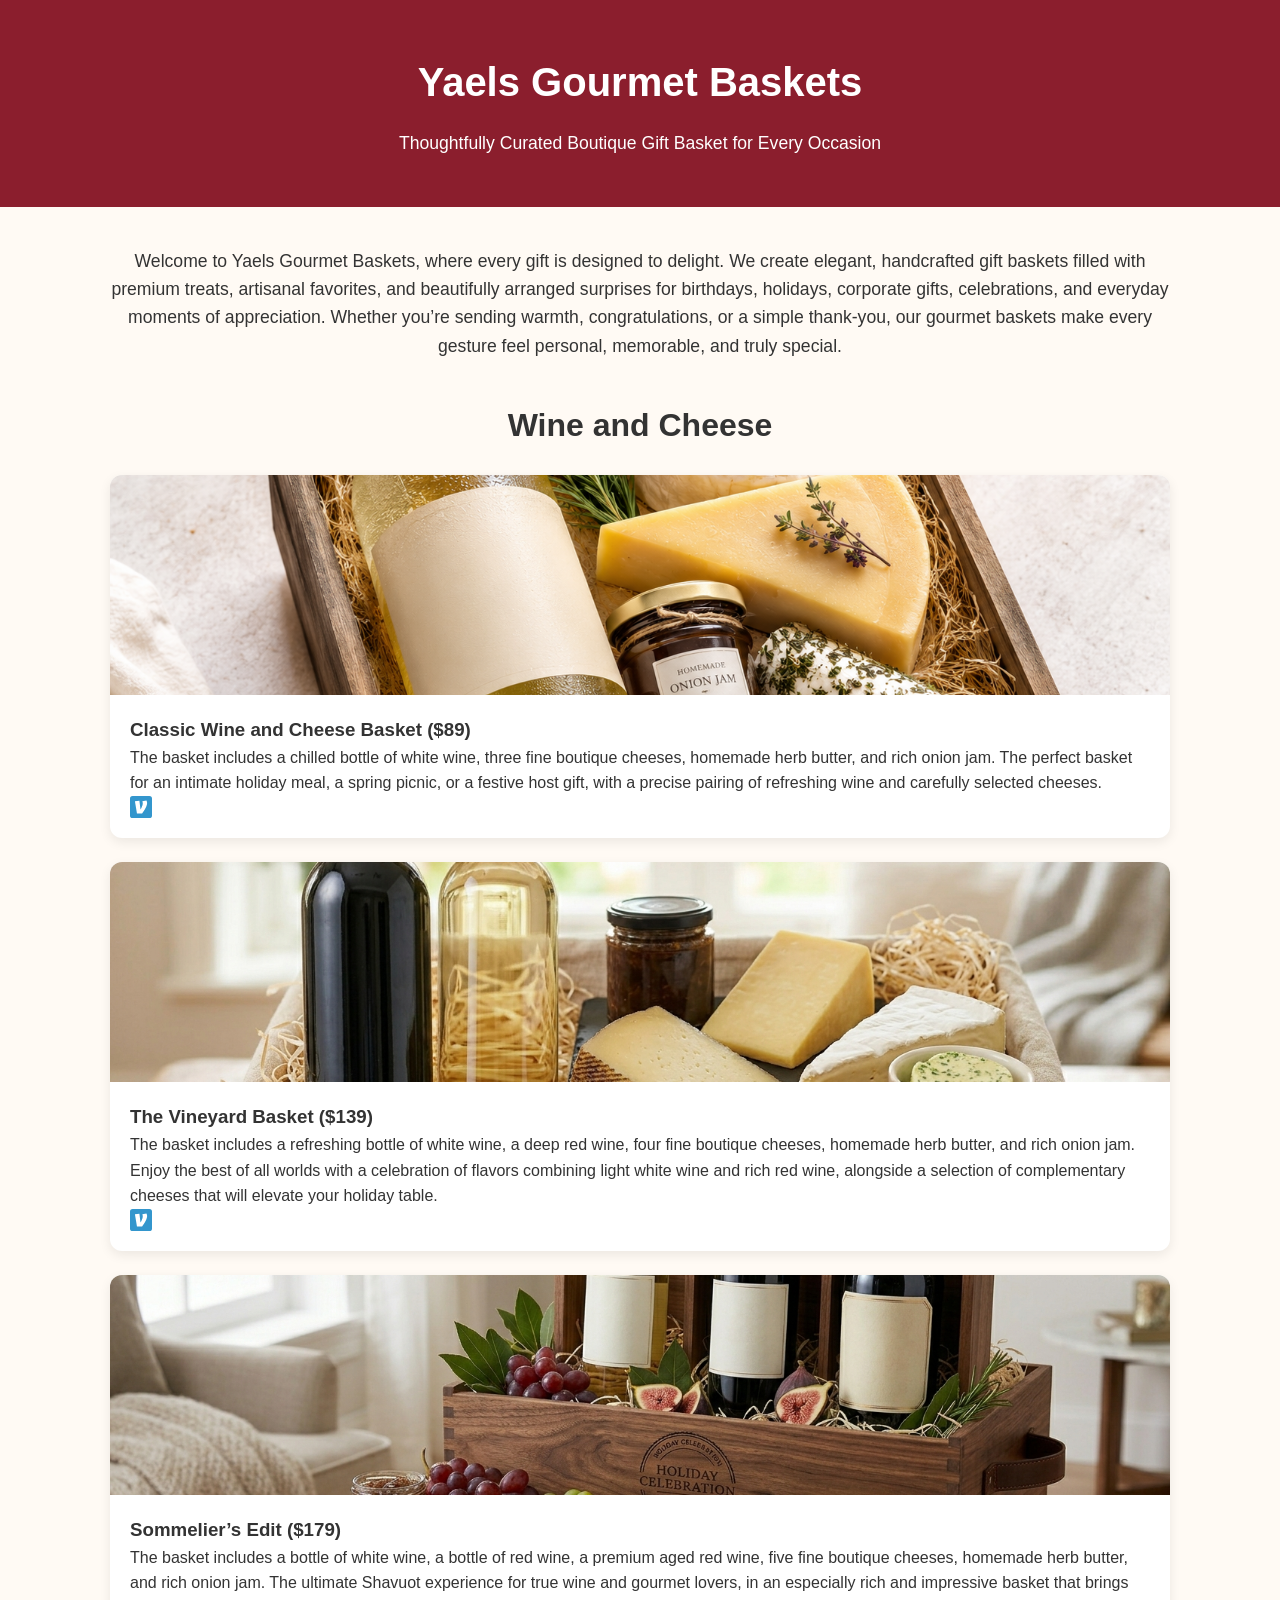
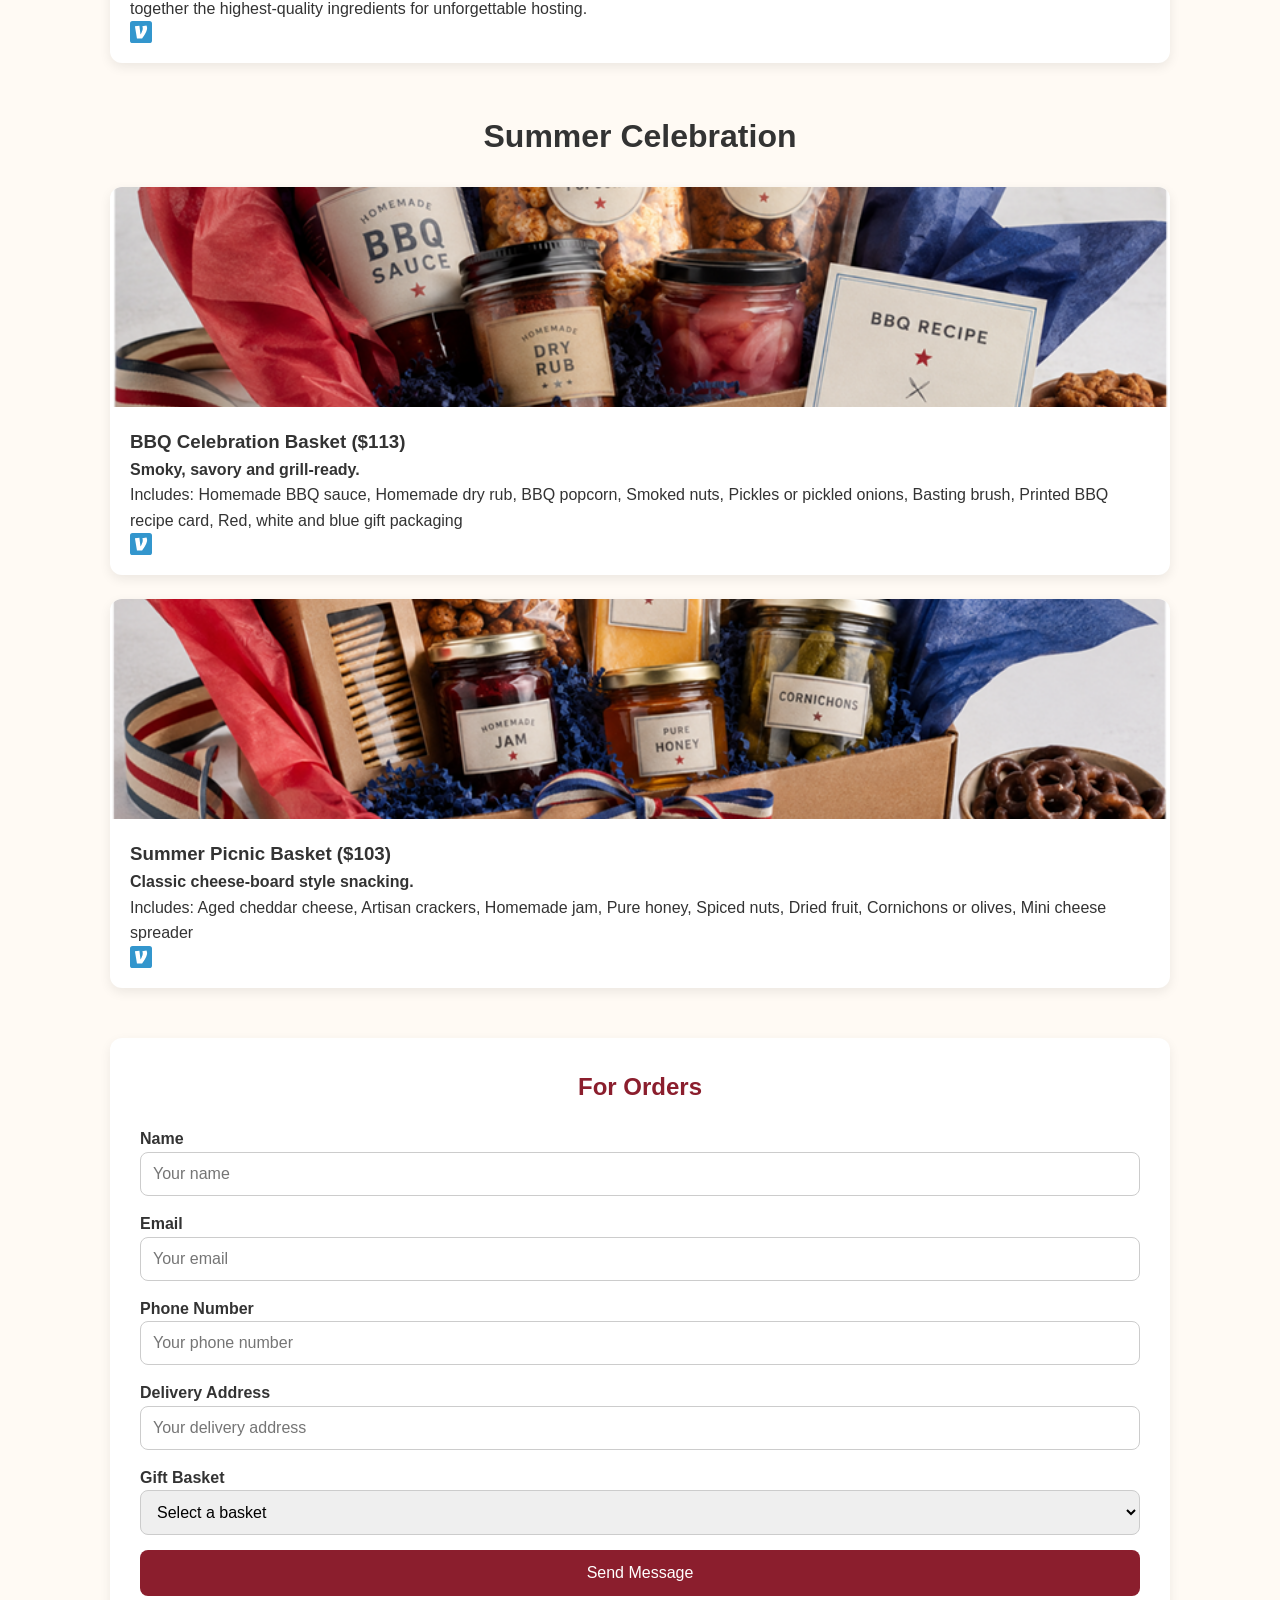
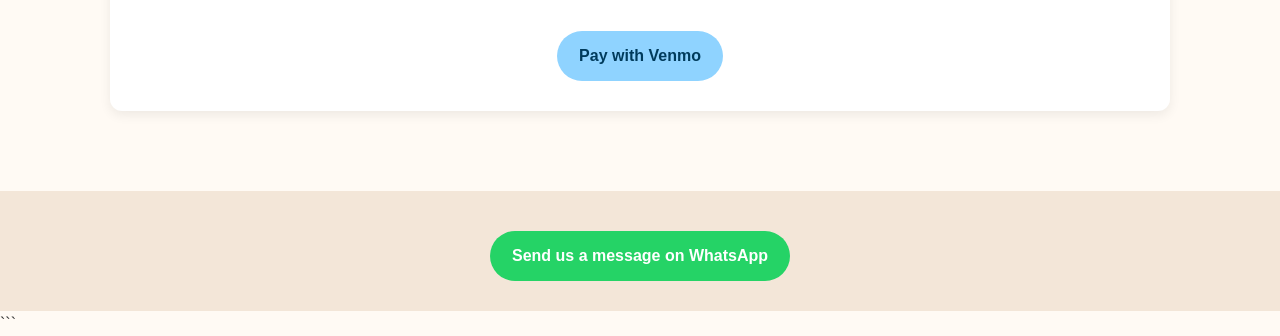
==== index.html @ 9b0961d4 "first draft" ====
<!DOCTYPE html>
<html lang="en">
<head>
    <meta charset="UTF-8" />
    <meta name="viewport" content="width=device-width, initial-scale=1.0" />
    <title>Yaels Gourmet Baskets</title>

    <meta
            name="description"
            content="Gourmet boutique baskets, perfect for holidays and events."
    />

    <!-- Open Graph / WhatsApp preview -->
    <meta property="og:title" content="Yaels Gourmet Baskets" />
    <meta
            property="og:description"
            content="Gourmet boutique baskets, perfect for holidays and events."
    />
    <meta property="og:type" content="website" />
    <meta property="og:url" content="https://ramieitan2337.github.io/baskets/" />
    <meta property="og:site_name" content="Yaels Gourmet Baskets" />
    <meta property="og:image" content="https://ramieitan2337.github.io/baskets/images/preview.jpg" />
    <meta property="og:image:alt" content="Gourmet boutique basket preview" />

    <link rel="stylesheet" href="./style.css" />
</head>

<body>
<header>
    <h1>Yaels Gourmet Baskets</h1>
    <p>
        Thoughtfully Curated Boutique Gift Basket for Every Occasion
    </p>
</header>

<main>
    <section class="intro">
        <p>
            Welcome to Yaels Gourmet Baskets, where every gift is designed to delight.
            We create elegant, handcrafted gift baskets filled with premium treats, artisanal favorites, and beautifully arranged surprises for birthdays, holidays, corporate gifts, celebrations, and everyday moments of appreciation.
            Whether you’re sending warmth, congratulations, or a simple thank-you, our gourmet baskets make every gesture feel personal, memorable, and truly special.
        </p>
    </section>


    <section class="baskets" id="basketCards"></section>

    <section class="contact-section">
        <h2>For Orders</h2>

        <form action="https://api.web3forms.com/submit" method="POST">
            <input type="hidden" name="access_key" value="6dd8930f-5927-4fa5-ac35-23f0f7e613a0" />

            <input type="hidden" name="subject" value="Shavuot basket order" />
            <div>
                <label for="name">Name</label>
                <input type="text" id="name" name="name" placeholder="Your name" required />
            </div>

            <div>
                <label for="email">Email</label>
                <input type="email" id="email" name="email" placeholder="Your email" required />
            </div>

            <div>
                <label for="phone">Phone Number</label>
                <input type="tel" id="phone" name="phone" placeholder="Your phone number" />
            </div>

            <div>
                <label for="address">Delivery Address</label>
                <input type="text" id="address" name="address" placeholder="Your delivery address" />
            </div>

            <div>
                <label for="basket">Gift Basket</label>
                <select id="basket" name="basket" required>
                    <option value="">Select a basket</option>
                </select>
            </div>

            <button type="submit">Send Message</button>
        </form>

        <div class="form-venmo">
            <a
                    id="venmoButton"
                    class="bottom-venmo-button"
                    href="https://venmo.com/u/Yael-Ido?txn=pay&note=Shavuot%20Basket"
                    target="_blank"
            >
                Pay with Venmo
            </a>
        </div>

    </section>
</main>

<footer>
    <a class="whatsapp-link" href="https://wa.me/16466418040?text=Hi%2C%20I%20am%20interested%20in%20ordering%20a%20holiday%20gift%20basket." target="_blank">
        Send us a message on WhatsApp
    </a>
</footer>

<script>
    const venmoUsername = "Yael-Ido";

    const basketSections = [
        {
            title: "Wine and Cheese",
            baskets: [
                {
                    id: "classic",
                    name: "Classic Wine and Cheese Basket",
                    amount: 89,
                    image: "./images/basic.png",
                    alt: "Classic Wine and Cheese Basket",
                    description:
                        "The basket includes a chilled bottle of white wine, three fine boutique cheeses, homemade herb butter, and rich onion jam.\n" +
                        "The perfect basket for an intimate holiday meal, a spring picnic, or a festive host gift, with a precise pairing of refreshing wine and carefully selected cheeses."
                },
                {
                    id: "vinyard",
                    name: "The Vineyard Basket",
                    amount: 139,
                    image: "./images/large.png",
                    alt: "The Vineyard Basket",
                    description:
                        "The basket includes a refreshing bottle of white wine, a deep red wine, four fine boutique cheeses, homemade herb butter, and rich onion jam.\n" +
                        "Enjoy the best of all worlds with a celebration of flavors combining light white wine and rich red wine, alongside a selection of complementary cheeses that will elevate your holiday table."
                },
                {
                    id: "somm",
                    name: "Sommelier’s Edit",
                    amount: 179,
                    image: "./images/somm.png",
                    alt: "Sommelier’s Edit",
                    description:
                        "The basket includes a bottle of white wine, a bottle of red wine, a premium aged red wine, five fine boutique cheeses, homemade herb butter, and rich onion jam.\n" +
                        "The ultimate Shavuot experience for true wine and gourmet lovers, in an especially rich and impressive basket that brings together the highest-quality ingredients for unforgettable hosting."
                }
            ]
        },
        {
            title: "Summer Celebration",
            baskets: [
                {
                    id: "bbq",
                    name: "BBQ Celebration Basket",
                    amount: 113,
                    image: "./images/bbq.png",
                    alt: "BBQ Celebration Basket",
                    description: "<h4>Smoky, savory and grill-ready.</h4>Includes: Homemade BBQ sauce, Homemade dry rub, BBQ popcorn, Smoked nuts, Pickles or pickled onions, Basting brush, Printed BBQ recipe card, Red, white and blue gift packaging"
                },
                {
                    id: "summer-large",
                    name: "Summer Picnic Basket",
                    amount: 103,
                    image: "./images/picnic.png",
                    alt: "Summer Picnic Basket",
                    description: "<h4>Classic cheese-board style snacking.</h4> Includes: Aged cheddar cheese, Artisan crackers, Homemade jam, Pure honey, Spiced nuts, Dried fruit, Cornichons or olives, Mini cheese spreader"
                }
            ]
        }
    ];

    const baskets = basketSections.flatMap(function (section) {
        return section.baskets;
    });

    const basketCards = document.getElementById("basketCards");
    const basketSelect = document.getElementById("basket");
    const venmoButton = document.getElementById("venmoButton");

    function createBasketCards() {
        basketSections.forEach(function (section) {
            const sectionElement = document.createElement("section");
            sectionElement.className = "basket-section";

            const heading = document.createElement("h2");
            heading.className = "basket-section-title";
            heading.textContent = section.title;

            const cardsWrapper = document.createElement("div");
            cardsWrapper.className = "basket-section-cards";

            section.baskets.forEach(function (basket) {
                const article = document.createElement("article");
                article.className = "basket-card";

                article.innerHTML = `
                    <img src="${basket.image}" alt="${basket.alt}" />
                    <div class="basket-content">
                        <h3>${basket.name} ($${basket.amount})</h3>
                        <p>${basket.description}</p>
                        <a
                            class="venmo-icon-button"
                            href="https://venmo.com/u/${venmoUsername}?txn=pay&amount=${basket.amount}&note=${encodeURIComponent(basket.name)}"
                            target="_blank"
                            aria-label="Pay for ${basket.name} with Venmo"
                            title="Pay with Venmo">
                            <img src="./images/venmo-icon.svg" alt="Venmo Icon" />
                        </a>
                    </div>
                `;

                cardsWrapper.appendChild(article);
            });

            sectionElement.appendChild(heading);
            sectionElement.appendChild(cardsWrapper);
            basketCards.appendChild(sectionElement);
        });
    }

    function populateBasketDropdown() {
        basketSections.forEach(function (section) {
            const group = document.createElement("optgroup");
            group.label = section.title;

            section.baskets.forEach(function (basket) {
                const option = document.createElement("option");
                option.value = basket.id;
                option.textContent = `${basket.name} - $${basket.amount}`;
                group.appendChild(option);
            });

            basketSelect.appendChild(group);
        });
    }

    function updateVenmoButton() {
        const selectedBasketId = basketSelect.value;

        const selectedBasket = baskets.find(function (basket) {
            return basket.id === selectedBasketId;
        });

        if (!selectedBasket) {
            venmoButton.href = `https://venmo.com/u/${venmoUsername}?txn=pay&note=Holiday%20Gift%20Basket`;
            venmoButton.textContent = "Pay with Venmo";
            return;
        }

        const note = encodeURIComponent(selectedBasket.name);

        venmoButton.href = `https://venmo.com/u/${venmoUsername}?txn=pay&amount=${selectedBasket.amount}&note=${note}`;
        venmoButton.textContent = `Pay $${selectedBasket.amount} with Venmo`;
    }

    createBasketCards();
    populateBasketDropdown();
    basketSelect.addEventListener("change", updateVenmoButton);
</script>

</body>
</html>
```
---- style.css ----
* {
    box-sizing: border-box;
    margin: 0;
    padding: 0;
}

body {
    font-family: Arial, sans-serif;
    line-height: 1.6;
    color: #333;
    background: #fffaf4;
}

header {
    background: #8b1e2d;
    color: white;
    text-align: center;
    padding: 50px 20px;
}

header h1 {
    font-size: 2.5rem;
    margin-bottom: 15px;
}

header p {
    max-width: 700px;
    margin: 0 auto;
    font-size: 1.1rem;
}

main {
    max-width: 1100px;
    margin: 0 auto;
    padding: 40px 20px;
}

.intro {
    text-align: center;
    margin-bottom: 40px;
    font-size: 1.1rem;
}

.baskets {
    display: block;
    grid-template-columns: repeat(3, 1fr);
    gap: 25px;
    margin-bottom: 50px;
}

.basket-section {
    margin-bottom: 48px;
}

.basket-section-title {
    font-size: 2rem;
    margin-bottom: 24px;
    text-align: center;
}

.basket-section-cards {
    display: grid;
    gap: 24px;
}

.basket-card {
    background: white;
    border-radius: 12px;
    overflow: hidden;
    box-shadow: 0 4px 12px rgba(0, 0, 0, 0.08);
}

.basket-card img {
    width: 100%;
    height: 220px;
    object-fit: cover;
    display: block;
}

.basket-content {
    padding: 20px;
}

.basket-content h2 {
    color: #8b1e2d;
    margin-bottom: 10px;
    font-size: 1.3rem;
}

.contact-section {
    background: white;
    padding: 30px;
    border-radius: 12px;
    box-shadow: 0 4px 12px rgba(0, 0, 0, 0.07);
    margin-bottom: 40px;
}

.contact-section h2 {
    text-align: center;
    color: #8b1e2d;
    margin-bottom: 20px;
}

form {
    display: grid;
    gap: 15px;
}

label {
    font-weight: bold;
}

input,
textarea {
    width: 100%;
    padding: 12px;
    border: 1px solid #ccc;
    border-radius: 8px;
    font-size: 1rem;
}

textarea {
    min-height: 120px;
    resize: vertical;
}

button {
    background: #8b1e2d;
    color: white;
    border: none;
    padding: 14px;
    border-radius: 8px;
    font-size: 1rem;
    cursor: pointer;
}

button:hover {
    background: #6f1723;
}

footer {
    text-align: center;
    padding: 30px 20px;
    background: #f3e6d8;
}

.whatsapp-link {
    display: inline-block;
    background: #25d366;
    color: white;
    text-decoration: none;
    padding: 12px 22px;
    border-radius: 30px;
    font-weight: bold;
    margin-top: 10px;
}

.delivery-note {
    margin-top: 15px;
    font-size: 0.95rem;
    text-align: center;
    font-weight: bold;
    color: #8b1e2d;
}

.whatsapp-link:hover {
    background: #1ebe5d;
}

input,
textarea,
select {
    width: 100%;
    padding: 12px;
    border: 1px solid #ccc;
    border-radius: 8px;
    font-size: 1rem;
}

.form-venmo {
    text-align: center;
    margin-top: 25px;
}

.form-venmo p {
    margin-bottom: 10px;
    font-weight: bold;
}

.venmo-icon-button img {
    width: 22px;
    height: 22px;
    object-fit: contain;
}

.bottom-venmo-button {
    display: inline-block;
    background: #8fd3ff;
    color: #003b5c;
    text-decoration: none;
    padding: 12px 22px;
    border-radius: 30px;
    font-weight: bold;
    margin-top: 10px;
}

.bottom-venmo-button:hover {
    background: #6fc5f7;
}

.language-toggle {
    position: absolute;
    top: 18px;
    right: 20px;
    z-index: 10;
    background: rgba(255, 255, 255, 0.92);
    color: #8b1e2d;
    text-decoration: none;
    padding: 8px 14px;
    border-radius: 999px;
    font-size: 0.9rem;
    font-weight: bold;
    box-shadow: 0 3px 10px rgba(0, 0, 0, 0.12);
}

.language-toggle:hover {
    background: white;
}

@media (max-width: 768px) {
    .baskets {
        grid-template-columns: 1fr;
    }

    header h1 {
        font-size: 2rem;
    }
}
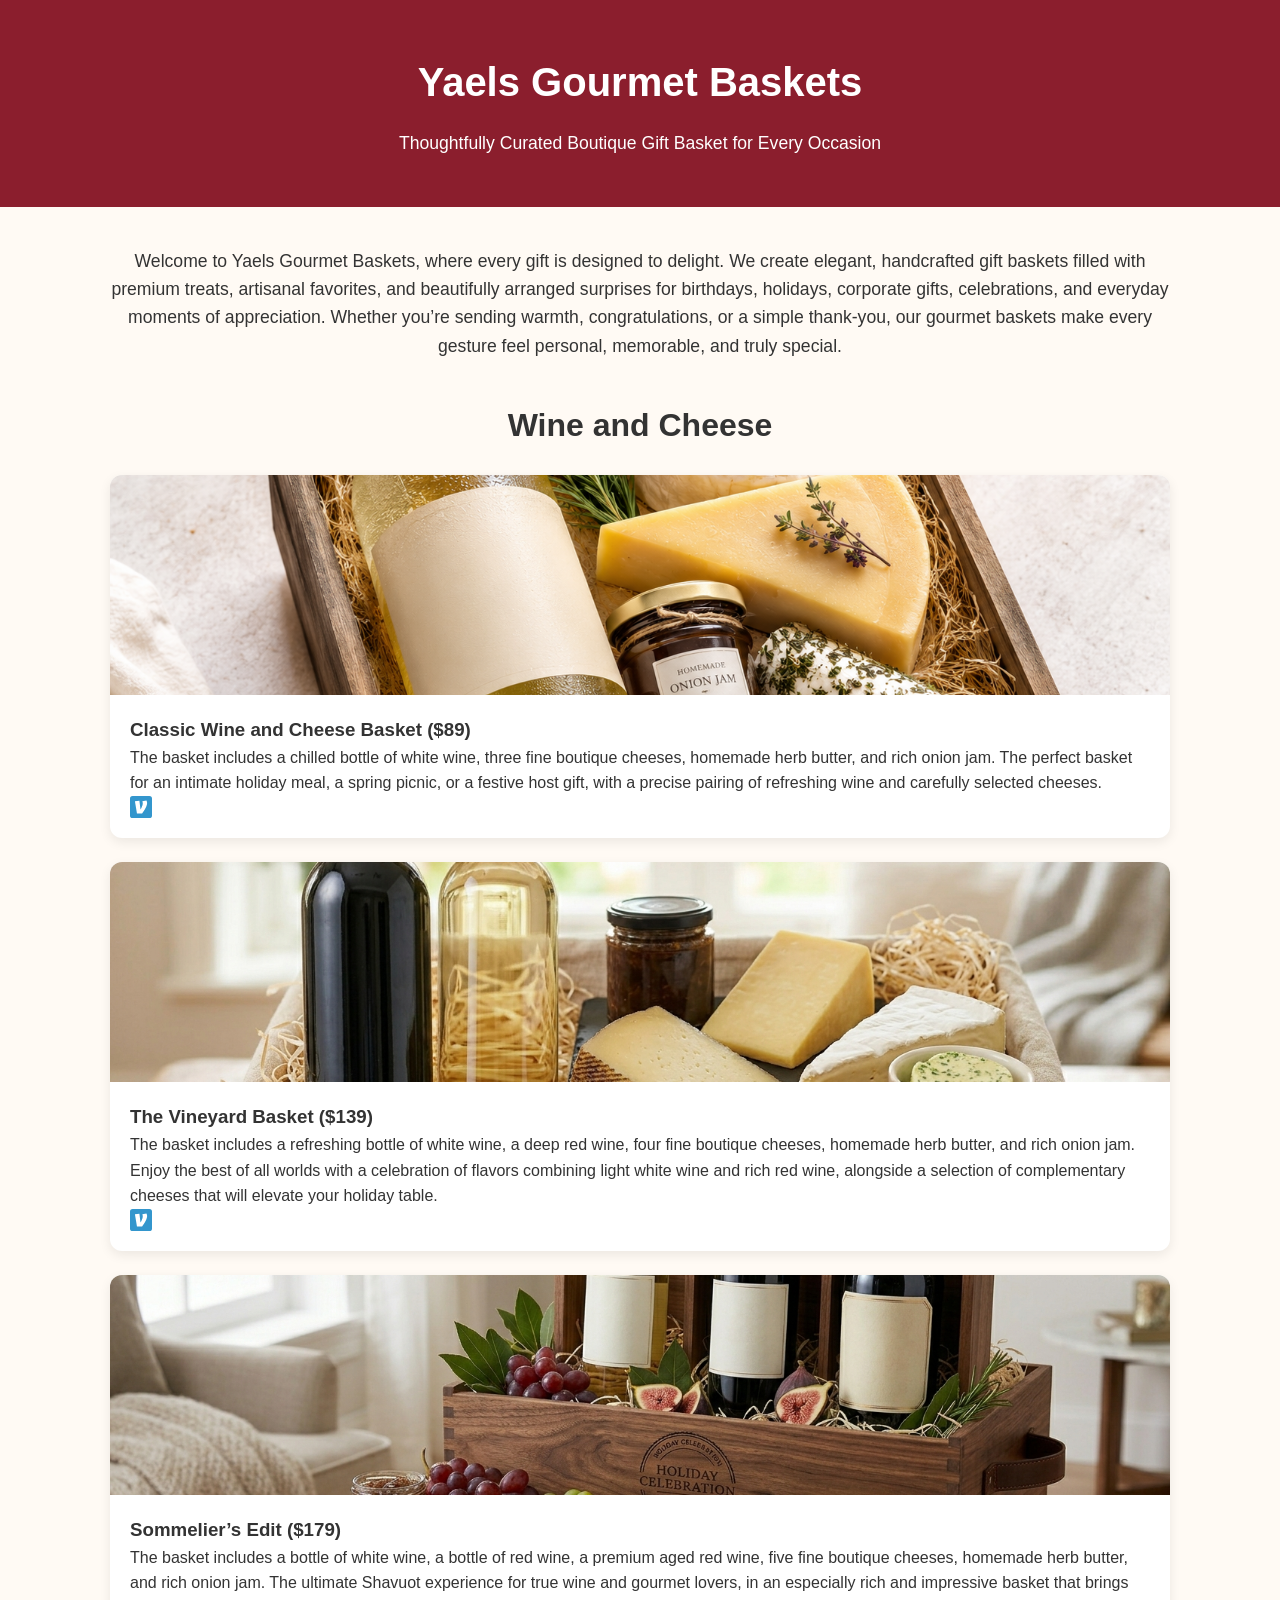
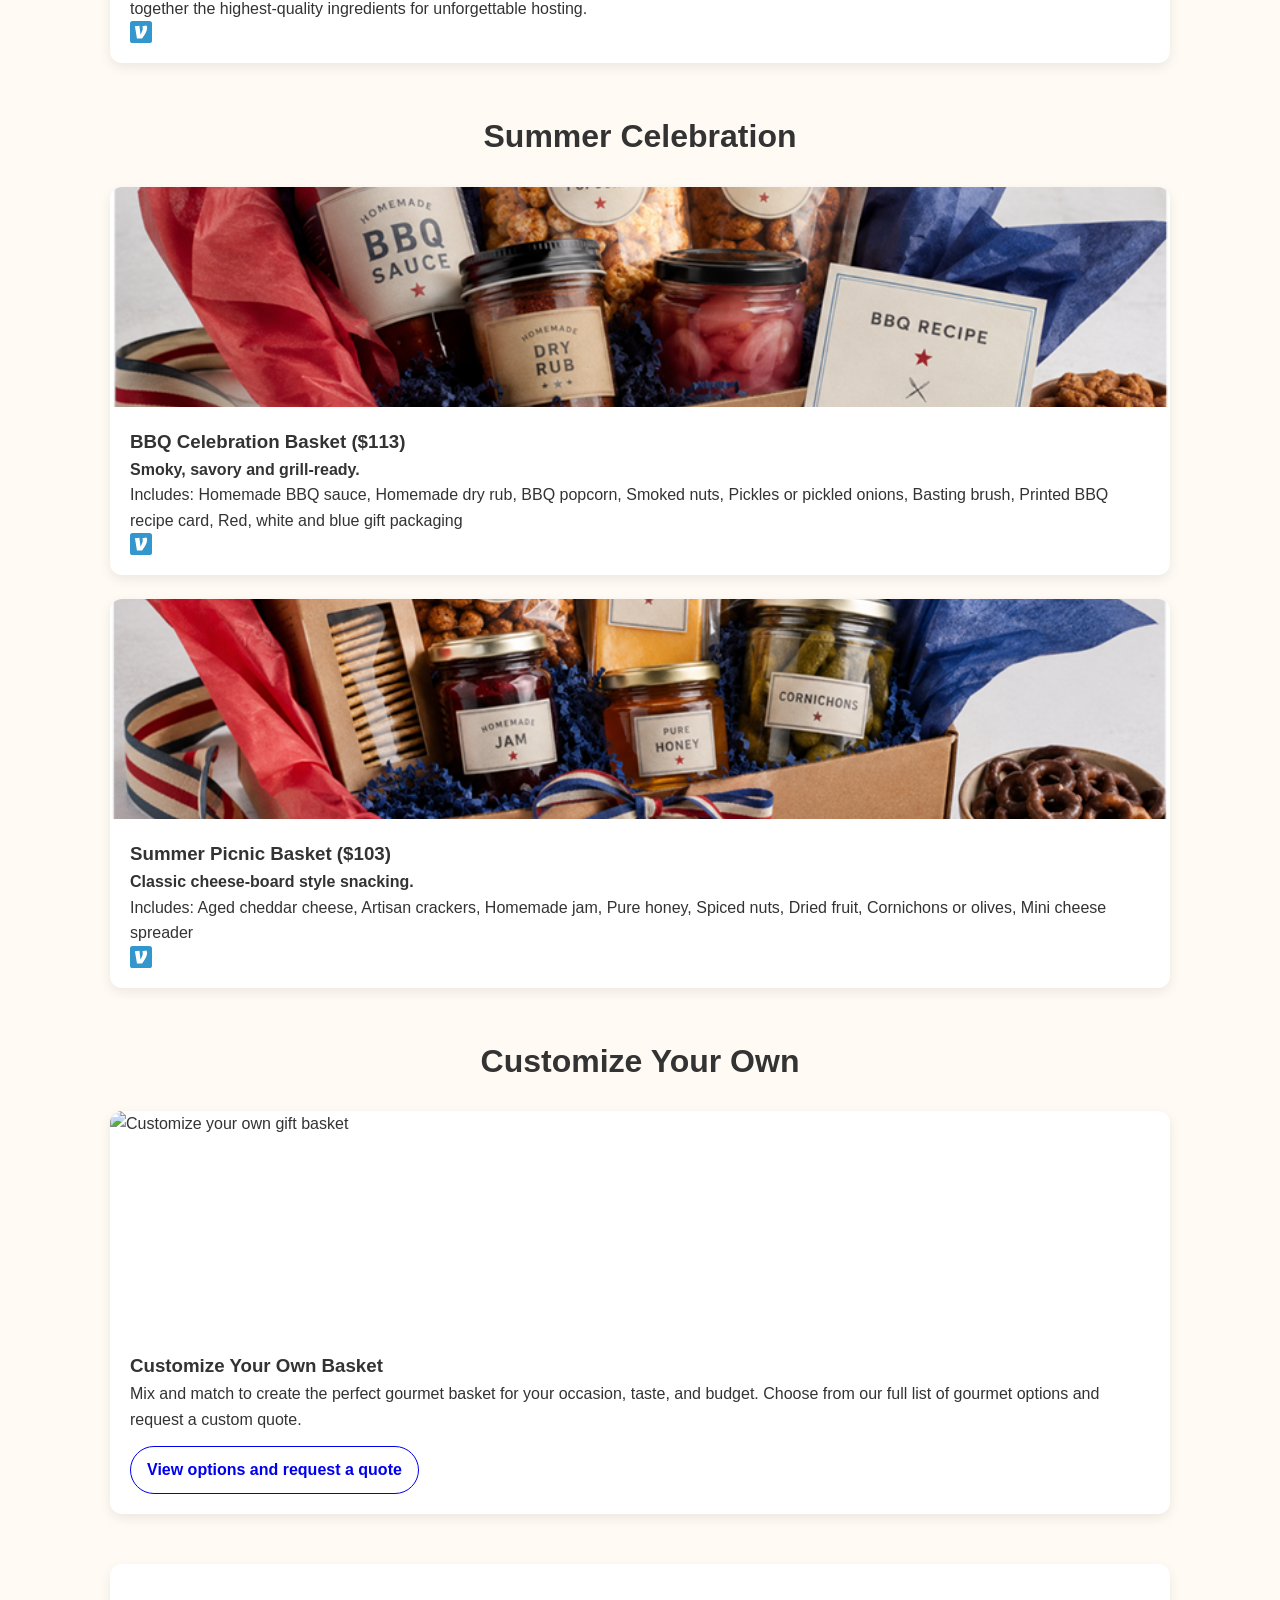
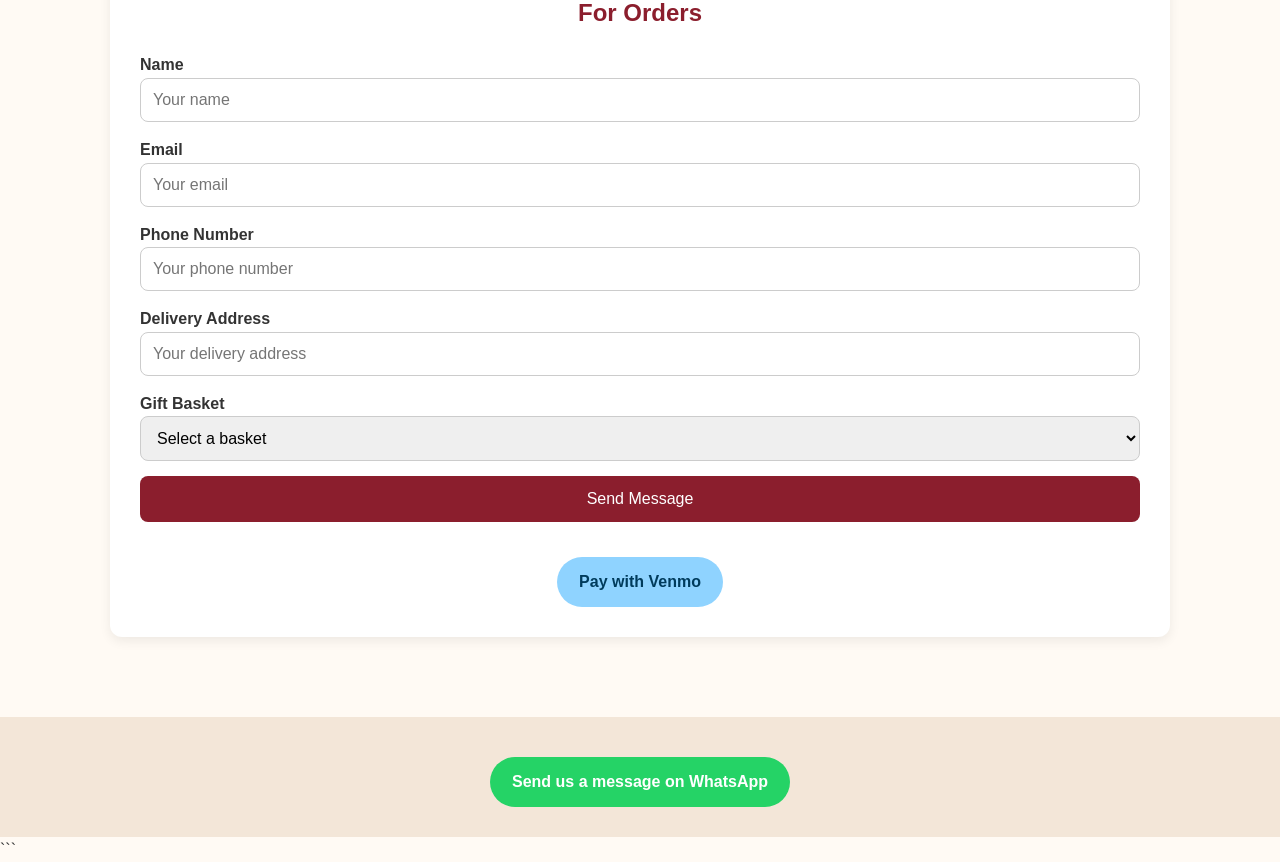
==== commit 47bc96d3: "custom categories" ====
--- a/index.html
+++ b/index.html
@@ -161,6 +161,20 @@
                     description: "<h4>Classic cheese-board style snacking.</h4> Includes: Aged cheddar cheese, Artisan crackers, Homemade jam, Pure honey, Spiced nuts, Dried fruit, Cornichons or olives, Mini cheese spreader"
                 }
             ]
+        },
+        {
+            title: "Customize Your Own",
+            baskets: [
+                {
+                    id: "custom",
+                    name: "Customize Your Own Basket",
+                    image: "./images/custom.png",
+                    alt: "Customize your own gift basket",
+                    isCustom: true,
+                    description:
+                        "Mix and match to create the perfect gourmet basket for your occasion, taste, and budget. Choose from our full list of gourmet options and request a custom quote."
+                }
+            ]
         }
     ];
 
@@ -189,20 +203,37 @@
                 article.className = "basket-card";
 
                 article.innerHTML = `
-                    <img src="${basket.image}" alt="${basket.alt}" />
-                    <div class="basket-content">
-                        <h3>${basket.name} ($${basket.amount})</h3>
-                        <p>${basket.description}</p>
-                        <a
-                            class="venmo-icon-button"
-                            href="https://venmo.com/u/${venmoUsername}?txn=pay&amount=${basket.amount}&note=${encodeURIComponent(basket.name)}"
-                            target="_blank"
-                            aria-label="Pay for ${basket.name} with Venmo"
-                            title="Pay with Venmo">
-                            <img src="./images/venmo-icon.svg" alt="Venmo Icon" />
-                        </a>
-                    </div>
-                `;
+    <img src="${basket.image}" alt="${basket.alt}" />
+    <div class="basket-content">
+        <h3>
+            ${basket.name}${basket.amount ? ` ($${basket.amount})` : ""}
+        </h3>
+
+        ${
+                    basket.isCustom
+                        ? `
+            <p>${basket.description}</p>
+
+            <a
+                class="custom-quote-button"
+                href="./custom.html"
+            >
+                View options and request a quote
+            </a>
+        `
+                        : `
+            <p>${basket.description}</p>
+            <a
+                class="venmo-icon-button"
+                href="https://venmo.com/u/${venmoUsername}?txn=pay&amount=${basket.amount}&note=${encodeURIComponent(basket.name)}"
+                target="_blank"
+                aria-label="Pay for ${basket.name} with Venmo"
+                title="Pay with Venmo">
+                <img src="./images/venmo-icon.svg" alt="Venmo Icon" />
+            </a>
+        `}
+    </div>
+`;
 
                 cardsWrapper.appendChild(article);
             });
--- a/style.css
+++ b/style.css
@@ -209,23 +209,57 @@
     background: #6fc5f7;
 }
 
-.language-toggle {
-    position: absolute;
-    top: 18px;
-    right: 20px;
-    z-index: 10;
-    background: rgba(255, 255, 255, 0.92);
-    color: #8b1e2d;
+.custom-options-section {
+    margin: 48px auto;
+    max-width: 1100px;
+}
+
+.custom-options-section h2 {
+    text-align: center;
+    margin-bottom: 28px;
+}
+
+.custom-options-grid {
+    display: grid;
+    grid-template-columns: repeat(auto-fit, minmax(240px, 1fr));
+    gap: 24px;
+}
+
+.custom-option-group {
+    padding: 24px;
+    border-radius: 18px;
+    background: #fff;
+    box-shadow: 0 8px 24px rgba(0, 0, 0, 0.08);
+}
+
+.custom-option-group h3 {
+    margin-top: 0;
+    margin-bottom: 12px;
+}
+
+.custom-option-group ul {
+    margin: 0;
+    padding-left: 20px;
+}
+
+.custom-option-group li {
+    margin-bottom: 8px;
+}
+
+.custom-quote-button {
+    display: inline-block;
+    margin-top: 14px;
+    padding: 10px 16px;
+    border-radius: 999px;
     text-decoration: none;
-    padding: 8px 14px;
-    border-radius: 999px;
-    font-size: 0.9rem;
-    font-weight: bold;
-    box-shadow: 0 3px 10px rgba(0, 0, 0, 0.12);
-}
-
-.language-toggle:hover {
-    background: white;
+    font-weight: 600;
+    border: 1px solid currentColor;
+}
+
+textarea {
+    width: 100%;
+    resize: vertical;
+    font-family: inherit;
 }
 
 @media (max-width: 768px) {
